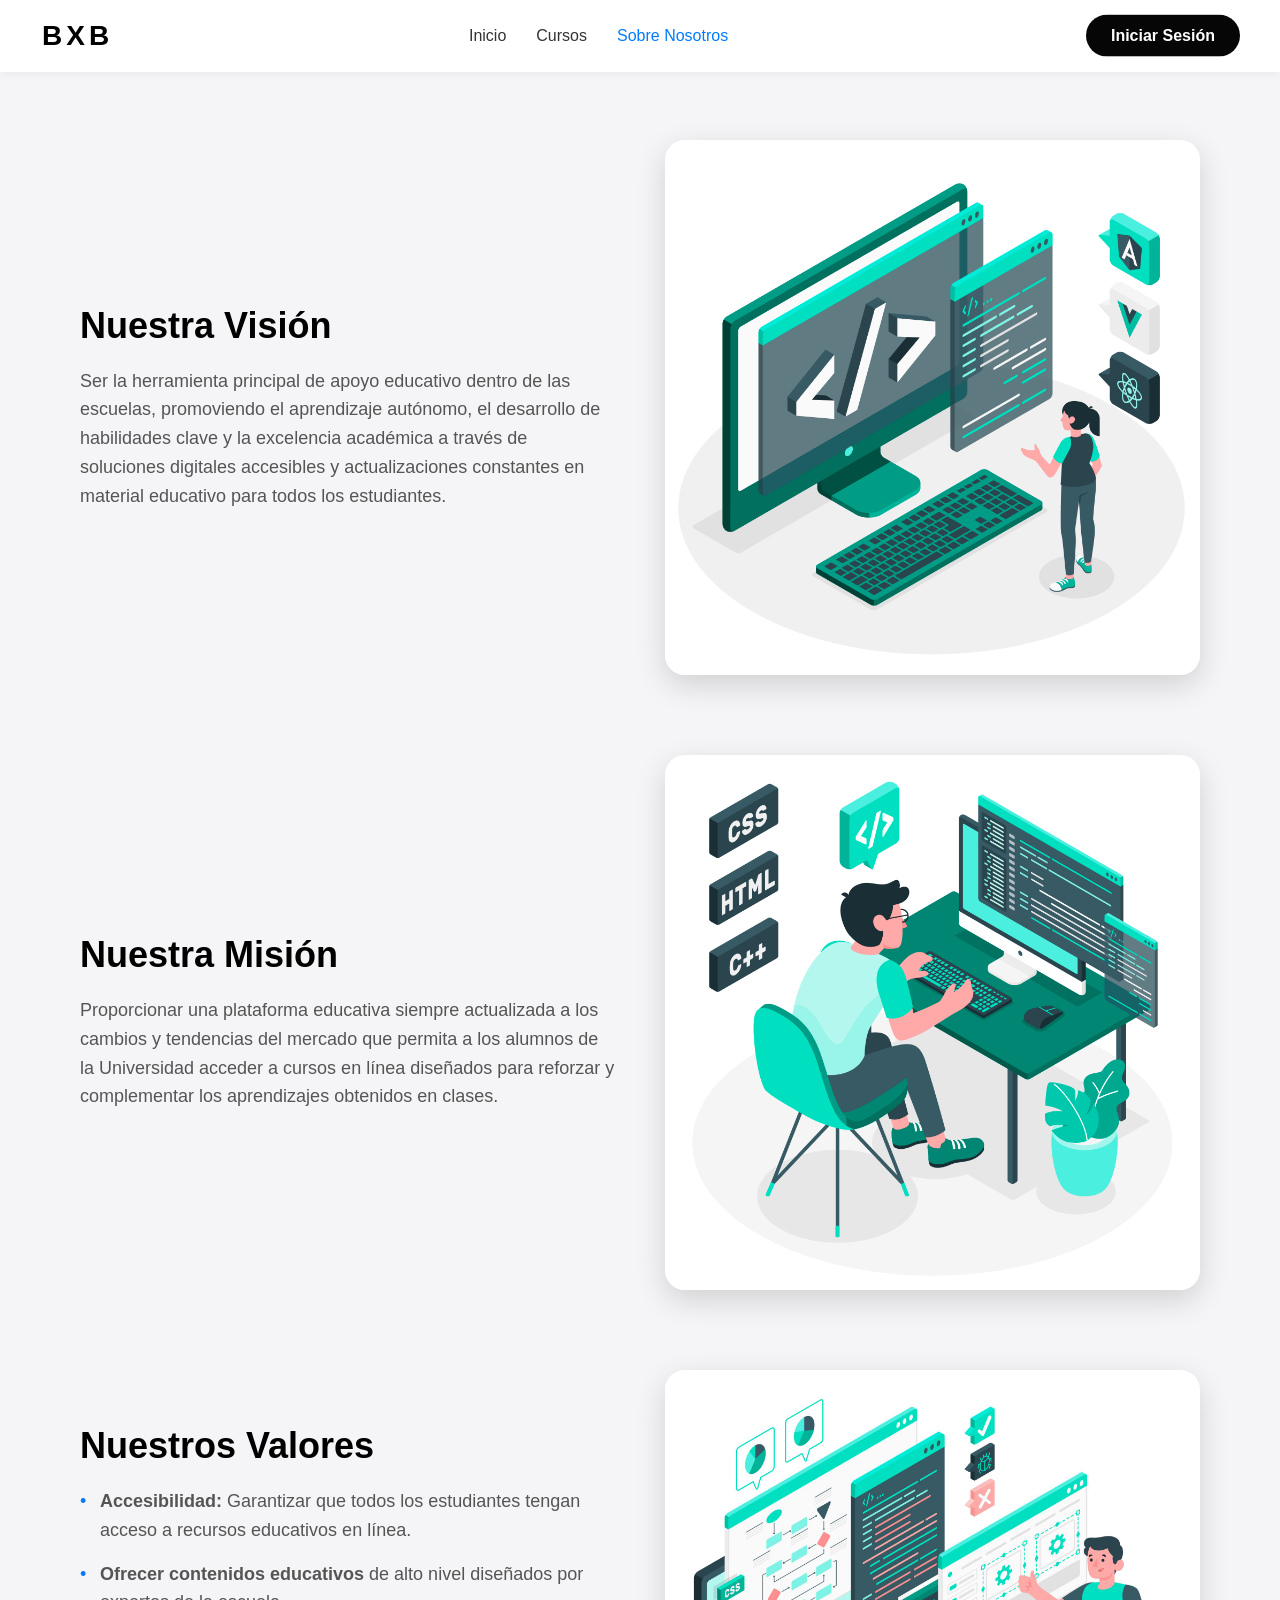
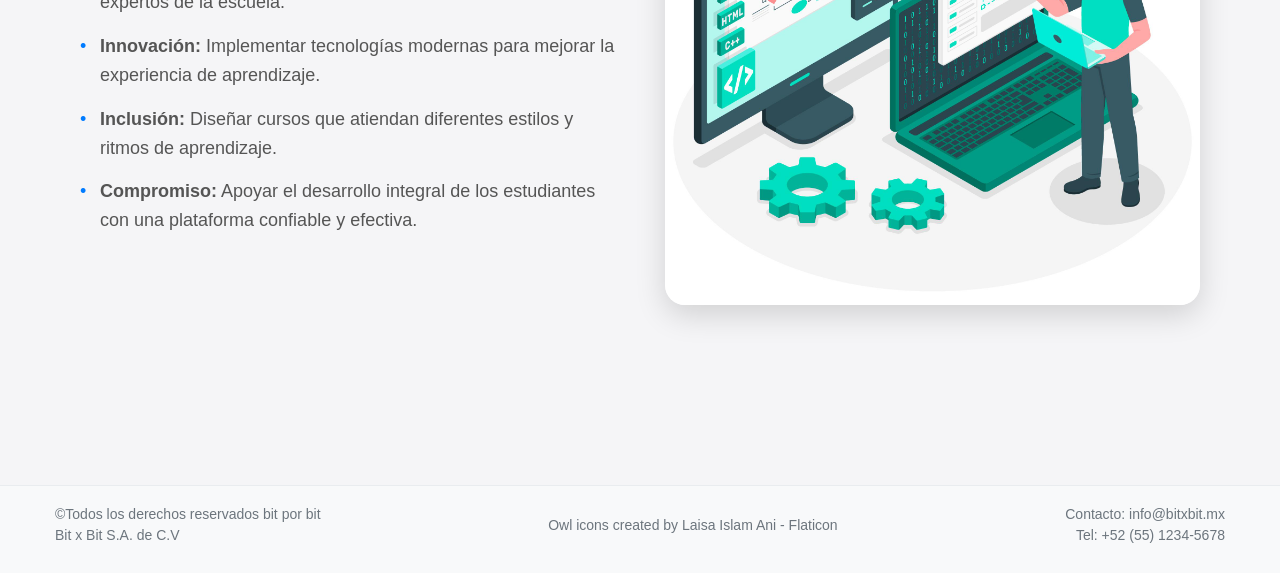
==== about.html @ 5e81ed47 "first-commit" ====
<!DOCTYPE html>
<html lang="es">

<head>
    <meta charset="UTF-8">
    <meta name="viewport" content="width=device-width, initial-scale=1.0">
    <title>Bit por Bit - Sobre Nosotros</title>
    <!-- GSAP from CDN -->
    <script src="https://cdnjs.cloudflare.com/ajax/libs/gsap/3.11.4/gsap.min.js"></script>
    <link rel="icon" type="image/x-icon" href="/static/img/owl.png">
    <link rel="stylesheet" href="/static/css/index.css">
</head>

<body>
    <!-- Fixed Navbar -->
    <div class="navbar">
        <a href="index.html" class="logo" id="logo-link">
            <div class="logo-letter">B</div>
            <div class="logo-letter">X</div>
            <div class="logo-letter">B</div>
        </a>

        <div class="nav-links">
            <a href="index.html" id="home-link">Inicio</a>
            <a href="courses.html" id="cursos-link">Cursos</a>
            <a href="about.html" id="about-link" class="active">Sobre Nosotros</a>
        </div>
        <a href="login.html" class="login-btn">Iniciar Sesión</a>

        <button class="menu-button" id="menu-btn">☰</button>
    </div>

    <!-- Pages Container -->
    <div class="pages-container">
        <!-- Sobre Nosotros Page -->
        <div id="about-page" class="page active">
            <div class="about-container">
                <!-- Vision Section -->
                <section class="about-section">
                    <div class="about-content">
                        <div class="about-text">
                            <h2 class="about-title">Nuestra Visión</h2>
                            <p class="about-description">
                                Ser la herramienta principal de apoyo educativo dentro de las escuelas,
                                promoviendo el aprendizaje autónomo, el desarrollo de habilidades clave y la
                                excelencia académica a través de soluciones digitales accesibles y actualizaciones
                                constantes en material educativo para todos los estudiantes.
                            </p>
                        </div>
                        <div class="about-image-container">
                            <img src="/static/img/image1.jpg" alt="Imagen de nuestra visión" class="about-image">
                        </div>
                    </div>
                </section>

                <!-- Mision Section -->
                <section class="about-section">
                    <div class="about-content reverse">
                        <div class="about-image-container">
                            <img src="/static/img/image2.jpg" alt="Imagen de nuestra misión" class="about-image">
                        </div>
                        <div class="about-text">
                            <h2 class="about-title">Nuestra Misión</h2>
                            <p class="about-description">
                                Proporcionar una plataforma educativa siempre actualizada a los cambios y
                                tendencias del mercado que permita a los alumnos de la Universidad acceder a cursos
                                en línea diseñados para reforzar y complementar los aprendizajes obtenidos en
                                clases.
                            </p>
                        </div>
                    </div>
                </section>

                <!-- Valores Section -->
                <section class="about-section">
                    <div class="about-content">
                        <div class="about-text">
                            <h2 class="about-title">Nuestros Valores</h2>
                            <ul class="values-list">
                                <li><strong>Accesibilidad:</strong> Garantizar que todos los estudiantes tengan acceso a
                                    recursos educativos en línea.</li>
                                <li><strong>Ofrecer contenidos educativos</strong> de alto nivel diseñados por expertos
                                    de la escuela.</li>
                                <li><strong>Innovación:</strong> Implementar tecnologías modernas para mejorar la
                                    experiencia de aprendizaje.</li>
                                <li><strong>Inclusión:</strong> Diseñar cursos que atiendan diferentes estilos y ritmos
                                    de aprendizaje.</li>
                                <li><strong>Compromiso:</strong> Apoyar el desarrollo integral de los estudiantes con
                                    una plataforma confiable y efectiva.</li>
                            </ul>
                        </div>
                        <div class="about-image-container">
                            <img src="/static/img/image3.jpg" alt="Imagen de nuestros valores" class="about-image">
                        </div>
                    </div>
                </section>
            </div>
        </div>
    </div>

    <footer
        style="background-color: #f8f9fa; padding: 20px 0; border-top: 1px solid #e9ecef; font-family: Arial, sans-serif; font-size: 14px; color: #6c757d; margin-top: 40px;">
        <div
            style="max-width: 1200px; margin: 0 auto; padding: 0 15px; display: flex; flex-wrap: wrap; justify-content: space-between; align-items: center;">
            <div style="margin-bottom: 10px;">
                <p style="margin: 0;">©Todos los derechos reservados bit por bit</p>
                <p style="margin: 5px 0 0 0;">Bit x Bit S.A. de C.V</p>
            </div>
            <div style="margin-bottom: 10px;">
                <p style="margin: 0;">
                    <a href="https://www.flaticon.com/free-icons/owl" title="owl icons"
                        style="color: #6c757d; text-decoration: none;">Owl icons created by Laisa Islam Ani -
                        Flaticon</a>
                </p>
            </div>
            <div style="margin-bottom: 10px; text-align: right;">
                <p style="margin: 0;">Contacto: info@bitxbit.mx</p>
                <p style="margin: 5px 0 0 0;">Tel: +52 (55) 1234-5678</p>
            </div>
        </div>
    </footer>


    <!-- JavaScript for animations and functionality -->
    <script src="/static/js/index.js"></script>
    <script>
        document.addEventListener('DOMContentLoaded', function () {
            // Animate navbar
            animateNavbar();

            // Initialize about page animations
            animateAboutPage();
        });

        // Function to animate about page elements
        function animateAboutPage() {
            const aboutSections = document.querySelectorAll('.about-section');

            aboutSections.forEach((section, index) => {
                const title = section.querySelector('.about-title');
                const description = section.querySelector('.about-description');
                const imageContainer = section.querySelector('.about-image-container');
                const valuesList = section.querySelector('.values-list');

                // Reset animations
                gsap.set(title, { opacity: 0, y: -30 });
                gsap.set(description || valuesList, { opacity: 0, y: 20 });
                gsap.set(imageContainer, { opacity: 0, scale: 0.9 });

                // Create timeline for each section
                const tl = gsap.timeline({
                    scrollTrigger: {
                        trigger: section,
                        start: "top 80%",
                        end: "bottom 20%",
                        toggleActions: "play none none none"
                    },
                    defaults: { ease: "power3.out" }
                });

                // Animate elements
                tl.to(title, {
                    y: 0,
                    opacity: 1,
                    duration: 0.8,
                });

                tl.to(description || valuesList, {
                    y: 0,
                    opacity: 1,
                    duration: 0.8,
                }, "-=0.5");

                tl.to(imageContainer, {
                    opacity: 1,
                    scale: 1,
                    duration: 0.8,
                }, "-=0.5");
            });
        }
    </script>
</body>

</html>
---- static/css/index.css ----
* {
    margin: 0;
    padding: 0;
    box-sizing: border-box;
    font-family: 'Segoe UI', Tahoma, Geneva, Verdana, sans-serif;
    text-decoration: none;
}

body {
    min-height: 100vh;
    display: flex;
    flex-direction: column;
    background-color: #f5f5f7;
}

a{
  text-decoration: none;
}

/* Fixed navbar with improved styling */
.navbar {
    display: flex;
    justify-content: space-between;
    align-items: center;
    padding: 15px 40px;
    background-color: white;
    box-shadow: 0 2px 10px rgba(0,0,0,0.05);
    position: fixed;
    width: 100%;
    top: 0;
    z-index: 1000;
}

/* Logo styling */
.logo {
    display: flex;
    align-items: center;
    font-size: 28px;
    font-weight: 800;
    color: #000;
    text-decoration: none;
}

.logo-letter {
    padding: 0 2px;
    opacity: 0; 
    transform: translateY(50px);
}

/* Nav links */
.nav-links {
    display: flex;
    gap: 30px;
    opacity: 0;
    transform: translateY(-20px);
}

.nav-links a {
    text-decoration: none;
    color: #333;
    font-weight: 500;
    transition: color 0.3s;
    cursor: pointer;
}

.nav-links a:hover, .nav-links a.active {
    color: #007bff;
}

/* Login button styling */
.login-btn {
    background-color: #000;
    color: white;
    border: none;
    border-radius: 30px;
    padding: 12px 25px;
    font-weight: 600;
    cursor: pointer;
    opacity: 0;
    transform: translateY(-20px);
    transition: background-color 0.3s, transform 0.2s;
}

.login-btn:hover {
    background-color: #333;
    transform: translateY(-2px);
}

/* Pages container */
.pages-container {
    margin-top: 80px;
    flex-grow: 1;
}

/* Page styling */
.page {
    display: none;
}

.page.active {
    display: block;
}

/* Home page styles */
.home-container {
    display: flex;
    justify-content: space-between;
    align-items: center;
    padding: 60px 40px;
    gap: 40px;
}

/* Left content */
.content-left {
    flex: 1;
    max-width: 600px;
}

.hero-title {
    font-size: 48px;
    font-weight: 800;
    margin-bottom: 20px;
    opacity: 0;
    transform: translateX(-50px);
}

.hero-description {
    font-size: 18px;
    line-height: 1.6;
    color: #555;
    margin-bottom: 30px;
    opacity: 0;
    transform: translateX(-50px);
}

.contact-btn {
    background-color: #f1f1f1;
    color: #333;
    border: none;
    border-radius: 30px;
    padding: 15px 30px;
    font-weight: 600;
    cursor: pointer;
    opacity: 0;
    transform: translateY(20px);
    transition: background-color 0.3s, transform 0.2s;
}

.contact-btn:hover {
    background-color: #e5e5e5;
    transform: translateY(-2px);
}

/* Social icons container */
.social-icons {
    display: flex;
    gap: 15px;
    margin-top: 30px;
    opacity: 0;
}

.social-icon {
    width: 50px;
    height: 50px;
    background-color: white;
    border-radius: 50%;
    display: flex;
    justify-content: center;
    align-items: center;
    cursor: pointer;
    box-shadow: 0 4px 8px rgba(0,0,0,0.1);
    transition: transform 0.2s, box-shadow 0.2s;
}

.social-icon:hover {
    transform: translateY(-5px);
    box-shadow: 0 6px 12px rgba(0,0,0,0.15);
}

/* Placeholder for social icons */
.icon-placeholder {
    width: 24px;
    height: 24px;
    background-color: #ddd;
    border-radius: 5px;
}

/* Right content - video/image container */
.content-right {
    flex: 1;
    display: flex;
    justify-content: center;
    align-items: center;
}

.media-container {
    width: 100%;
    max-width: 600px;
    height: auto;
    border-radius: 20px;
    overflow: hidden;
    box-shadow: 0 10px 30px rgba(0,0,0,0.15);
    opacity: 0;
    transform: scale(0.8);
}

.center-image {
    width: 100%;
    height: auto;
    display: block;
}

/* Video styling */
video {
    width: 100%;
    height: auto;
    display: block;
}

/* Cursos page styles */
.cursos-container {
    padding: 60px 40px;
}

.cursos-header {
    display: flex;
    margin-bottom: 50px;
    gap: 40px;
}

.cursos-image-container {
    flex: 1;
    border-radius: 20px;
    overflow: hidden;
    box-shadow: 0 10px 30px rgba(0,0,0,0.15);
    opacity: 0;
    transform: translateX(-30px);
}

.cursos-image {
    width: 100%;
    height: auto;
    display: block;
}

.cursos-text {
    flex: 1;
    display: flex;
    flex-direction: column;
    justify-content: center;
    opacity: 0;
    transform: translateX(30px);
}

.cursos-title {
    font-size: 36px;
    font-weight: 700;
    margin-bottom: 20px;
}

.cursos-text p {
    font-size: 18px;
    line-height: 1.6;
    color: #555;
}

.section-title {
    font-size: 32px;
    font-weight: 700;
    text-align: center;
    margin-bottom: 40px;
}

/* Enhanced Carousel Styles */


.carousel-wrapper {
    width: 75%;
    overflow: hidden;
    position: relative;
    margin: 0 20px;
}





.course-icon {
    width: 150px;
    height: 150px;
    background-color: white;
    border-radius: 20px;
    display: flex;
    flex-direction: column;
    justify-content: center;
    align-items: center;
    box-shadow: 0 8px 16px rgba(0,0,0,0.1);
    transition: transform 0.3s, box-shadow 0.3s;
}

.course-icon:hover {
    transform: translateY(-10px);
    box-shadow: 0 12px 24px rgba(0,0,0,0.15);
    background-color: #f9f9f9;
}

.carousel-item.active .course-icon {
    border: 3px solid #007bff;
    transform: translateY(-10px);
    box-shadow: 0 12px 24px rgba(0,0,0,0.2);
}

.course-logo {
    width: 60px;
    height: 60px;
    margin-bottom: 10px;
    display: flex;
    justify-content: center;
    align-items: center;
}

.course-logo img {
    max-width: 100%;
    max-height: 100%;
}

.course-title {
    font-size: 16px;
    font-weight: 600;
    color: #333;
    text-align: center;
}

.course-level {
    font-size: 12px;
    color: #666;
    margin-top: 5px;
}

.carousel-arrow {
    width: 50px;
    height: 50px;
    background-color: white;
    border: none;
    border-radius: 50%;
    font-size: 24px;
    font-weight: bold;
    cursor: pointer;
    box-shadow: 0 4px 8px rgba(0,0,0,0.1);
    transition: transform 0.2s, box-shadow 0.2s;
    z-index: 5;
    display: flex;
    justify-content: center;
    align-items: center;
}

.carousel-arrow:hover {
    transform: scale(1.1);
    box-shadow: 0 6px 12px rgba(0,0,0,0.15);
    background-color: #f0f0f0;
}

.carousel-indicators {
    display: flex;
    justify-content: center;
    gap: 10px;
    margin-top: 20px;
    opacity: 0;
}

.carousel-indicator {
    width: 12px;
    height: 12px;
    border-radius: 50%;
    background-color: #ddd;
    cursor: pointer;
    transition: background-color 0.3s;
}

.carousel-indicator.active {
    background-color: #007bff;
}

/* Course Details Section Styles */
.course-details-section {
    margin: 60px auto;
    max-width: 900px;
    opacity: 0;
    transform: translateY(30px);
    transition: opacity 0.8s, transform 0.8s;
}

.course-details-section.visible {
    opacity: 1;
    transform: translateY(0);
}

.course-details-container {
    background-color: white;
    border-radius: 20px;
    box-shadow: 0 10px 30px rgba(0,0,0,0.1);
    overflow: hidden;
}

.course-details-header {
    display: flex;
    padding: 30px;
    background-color: #f8f9fa;
    border-bottom: 1px solid #eaeaea;
    gap: 30px;
    align-items: center;
}

.course-logo-large {
    background-color: white;
    padding: 15px;
    border-radius: 15px;
    box-shadow: 0 4px 10px rgba(0,0,0,0.05);
    display: flex;
    justify-content: center;
    align-items: center;
}

.course-details-info {
    flex: 1;
}

.course-details-info h3 {
    font-size: 28px;
    font-weight: 700;
    margin-bottom: 10px;
}

.course-level-badge {
    display: inline-block;
    padding: 6px 12px;
    background-color: #e9f5ff;
    color: #007bff;
    border-radius: 30px;
    font-size: 14px;
    font-weight: 600;
}

.course-details-content {
    padding: 30px;
    display: grid;
    grid-template-columns: 2fr 1fr;
    gap: 30px;
}

.course-description h4 {
    font-size: 20px;
    margin-bottom: 15px;
    color: #333;
}

.course-description p {
    font-size: 16px;
    line-height: 1.7;
    color: #555;
}

.course-features {
    display: flex;
    flex-direction: column;
    gap: 20px;
}

.feature {
    display: flex;
    align-items: center;
    gap: 15px;
}

.feature-icon {
    font-size: 24px;
    color: #007bff;
}

.feature-text {
    display: flex;
    flex-direction: column;
}

.feature-label {
    font-size: 14px;
    color: #777;
}

.feature-text span:last-child {
    font-size: 16px;
    font-weight: 600;
    color: #333;
}

.course-cta {
    padding: 20px 30px;
    border-top: 1px solid #eaeaea;
    display: flex;
    justify-content: flex-end;
    gap: 15px;
}

.enroll-button {
    background-color: #007bff;
    color: white;
    border: none;
    border-radius: 30px;
    padding: 14px 30px;
    font-weight: 600;
    cursor: pointer;
    transition: background-color 0.3s, transform 0.2s;
}

.enroll-button:hover {
    background-color: #0056b3;
    transform: translateY(-2px);
}

.more-info-button {
    background-color: transparent;
    color: #007bff;
    border: 1px solid #007bff;
    border-radius: 30px;
    padding: 14px 30px;
    font-weight: 600;
    cursor: pointer;
    transition: background-color 0.3s, transform 0.2s;
}

.more-info-button:hover {
    background-color: #f0f7ff;
    transform: translateY(-2px);
}

/* Responsive design */
@media (max-width: 1024px) {
    .home-container {
        flex-direction: column;
        padding: 40px 20px;
    }
    
    .content-left, .content-right {
        max-width: 100%;
    }
    
    .hero-title {
        font-size: 36px;
    }
    
    .cursos-header {
        flex-direction: column;
        gap: 30px;
    }
    
    .cursos-text {
        padding-left: 0;
        text-align: center;
    }
    
    .carousel-wrapper {
        width: 65%;
    }
    
    .course-icon {
        width: 130px;
        height: 130px;
    }
    
    .course-details-content {
        grid-template-columns: 1fr;
    }
}

@media (max-width: 768px) {
    .navbar {
        padding: 15px 20px;
    }
    
    .nav-links {
        display: none;
        position: absolute;
        top: 80px;
        left: 0;
        width: 100%;
        flex-direction: column;
        background-color: white;
        padding: 20px;
        box-shadow: 0 5px 15px rgba(0,0,0,0.1);
        z-index: 999;
        align-items: center;
        gap: 20px;
    }
    
    .nav-links.active {
        display: flex;
    }
    
    .menu-button {
        display: block;
    }
    
    .carousel-wrapper {
        width: 60%;
    }
    
    .course-icon {
        width: 120px;
        height: 120px;
    }
    
    .course-logo {
        width: 40px;
        height: 40px;
    }
    
    .course-title {
        font-size: 14px;
    }
    
    .course-level {
        font-size: 10px;
    }
    
    .carousel-arrow {
        width: 40px;
        height: 40px;
        font-size: 18px;
    }
    
    .course-details-header {
        flex-direction: column;
        align-items: center;
        text-align: center;
    }
}

@media (max-width: 480px) {
    .carousel-wrapper {
        width: 50%;
    }
    
    .course-icon {
        width: 100px;
        height: 100px;
    }
    
    .course-cta {
        flex-direction: column;
    }
    
    .enroll-button, .more-info-button {
        width: 100%;
    }
}

/* Menu button (visible only on mobile) */
.menu-button {
    background: none;
    border: none;
    font-size: 24px;
    cursor: pointer;
    padding: 5px;
    color: #333;
    display: none;
}

/* Page transitions */
.page-enter {
    opacity: 0;
    transform: translateY(20px);
}

.page-enter-active {
    opacity: 1;
    transform: translateY(0);
    transition: opacity 0.5s, transform 0.5s;
}

/* About page styles */
.about-container {
    padding: 60px 40px;
    max-width: 1200px;
    margin: 0 auto;
}

.about-section {
    margin-bottom: 80px;
}

.about-content {
    display: flex;
    align-items: center;
    gap: 50px;
}

.about-content.reverse {
    flex-direction: row-reverse;
}

.about-text {
    flex: 1;
}

.about-title {
    font-size: 36px;
    font-weight: 700;
    margin-bottom: 20px;
}

.about-description {
    font-size: 18px;
    line-height: 1.6;
    color: #555;
}

.about-image-container {
    flex: 1;
    border-radius: 20px;
    overflow: hidden;
    box-shadow: 0 10px 30px rgba(0,0,0,0.15);
}

.about-image {
    width: 100%;
    height: auto;
    display: block;
}

.values-list {
    list-style-type: none;
    padding: 0;
}

.values-list li {
    font-size: 18px;
    line-height: 1.6;
    color: #555;
    margin-bottom: 15px;
    position: relative;
    padding-left: 20px;
}

.values-list li::before {
    content: "•";
    position: absolute;
    left: 0;
    color: #007bff;
}

/* Course Navigation styling */
.course-navigation {
    width: 100%;
    max-width: 1000px;
    margin: 0 auto 40px;
}

.course-tabs {
    display: flex;
    flex-wrap: wrap;
    justify-content: center;
    margin-bottom: 30px;
    gap: 10px;
}

.course-tab {
    padding: 12px 20px;
    background-color: #f5f5f5;
    border-radius: 6px;
    cursor: pointer;
    font-weight: 500;
    transition: all 0.3s ease;
    border: 2px solid transparent;
}

.course-tab:hover {
    background-color: #e9e9e9;
}

.course-tab.active {
    background-color: #1e88e5;
    color: white;
    border-color: #1565c0;
}

/* Fix for cursos header section */
.cursos-text {
    padding: 20px;
    text-align: center;
    max-width: 800px;
    margin: 0 auto;
}

.cursos-title {
    font-size: 2.5rem;
    margin-bottom: 15px;
    color: #333;
}

.cursos-text p {
    font-size: 1.2rem;
    line-height: 1.6;
    color: #666;
}

/* Make sure course details section has proper spacing */
.course-details-section {
    margin-top: 20px;
}
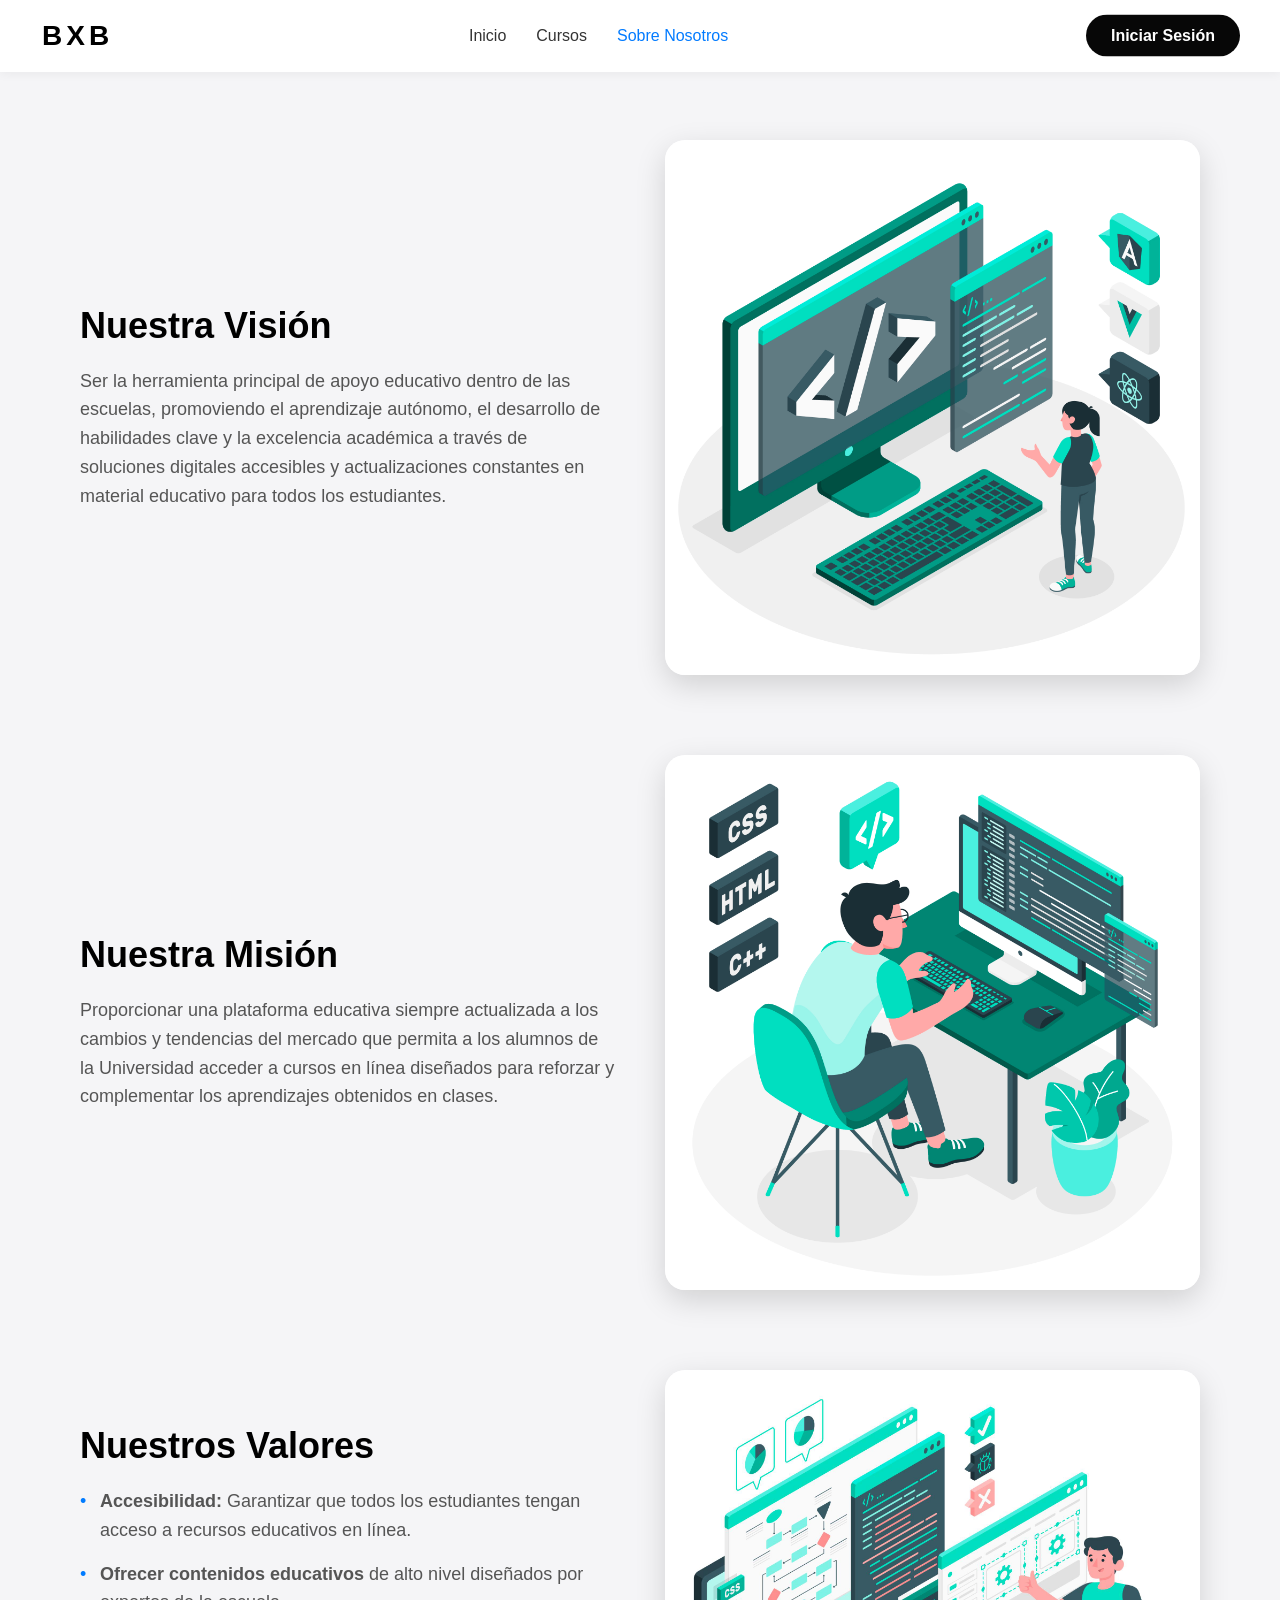
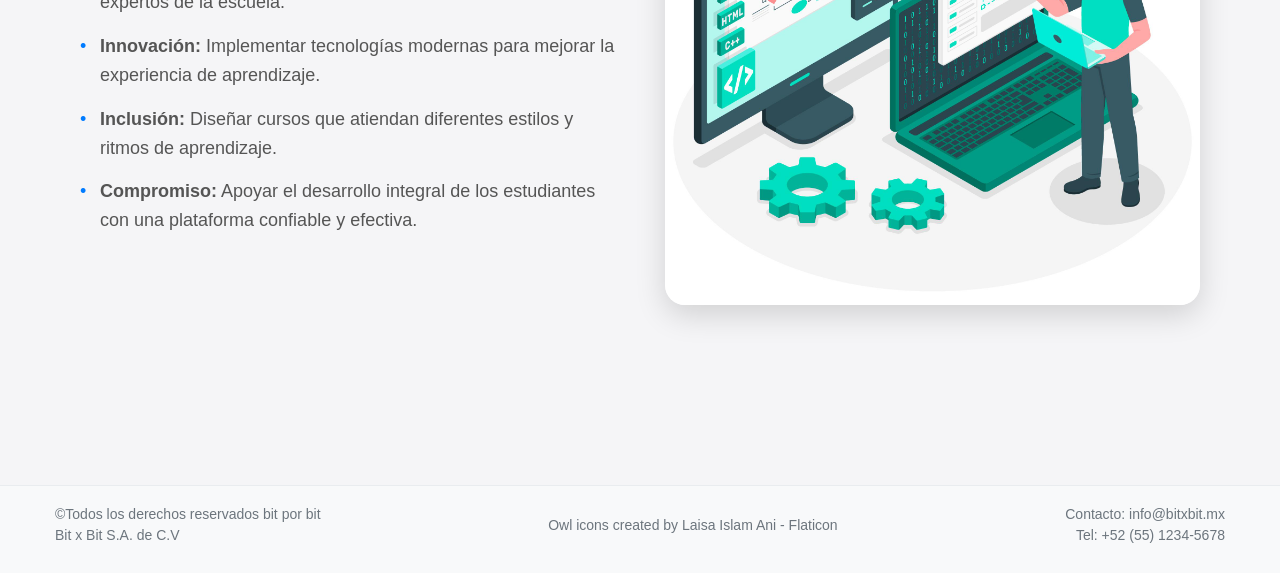
==== commit 31cbf066: "fix-github-pages" ====
--- a/about.html
+++ b/about.html
@@ -7,8 +7,8 @@
     <title>Bit por Bit - Sobre Nosotros</title>
     <!-- GSAP from CDN -->
     <script src="https://cdnjs.cloudflare.com/ajax/libs/gsap/3.11.4/gsap.min.js"></script>
-    <link rel="icon" type="image/x-icon" href="/static/img/owl.png">
-    <link rel="stylesheet" href="/static/css/index.css">
+    <link rel="icon" type="image/x-icon" href="static/img/owl.png">
+    <link rel="stylesheet" href="static/css/index.css">
 </head>
 
 <body>
@@ -48,7 +48,7 @@
                             </p>
                         </div>
                         <div class="about-image-container">
-                            <img src="/static/img/image1.jpg" alt="Imagen de nuestra visión" class="about-image">
+                            <img src="static/img/image1.jpg" alt="Imagen de nuestra visión" class="about-image">
                         </div>
                     </div>
                 </section>
@@ -57,7 +57,7 @@
                 <section class="about-section">
                     <div class="about-content reverse">
                         <div class="about-image-container">
-                            <img src="/static/img/image2.jpg" alt="Imagen de nuestra misión" class="about-image">
+                            <img src="static/img/image2.jpg" alt="Imagen de nuestra misión" class="about-image">
                         </div>
                         <div class="about-text">
                             <h2 class="about-title">Nuestra Misión</h2>
@@ -90,7 +90,7 @@
                             </ul>
                         </div>
                         <div class="about-image-container">
-                            <img src="/static/img/image3.jpg" alt="Imagen de nuestros valores" class="about-image">
+                            <img src="static/img/image3.jpg" alt="Imagen de nuestros valores" class="about-image">
                         </div>
                     </div>
                 </section>
@@ -122,7 +122,7 @@
 
 
     <!-- JavaScript for animations and functionality -->
-    <script src="/static/js/index.js"></script>
+    <script src="static/js/index.js"></script>
     <script>
         document.addEventListener('DOMContentLoaded', function () {
             // Animate navbar
